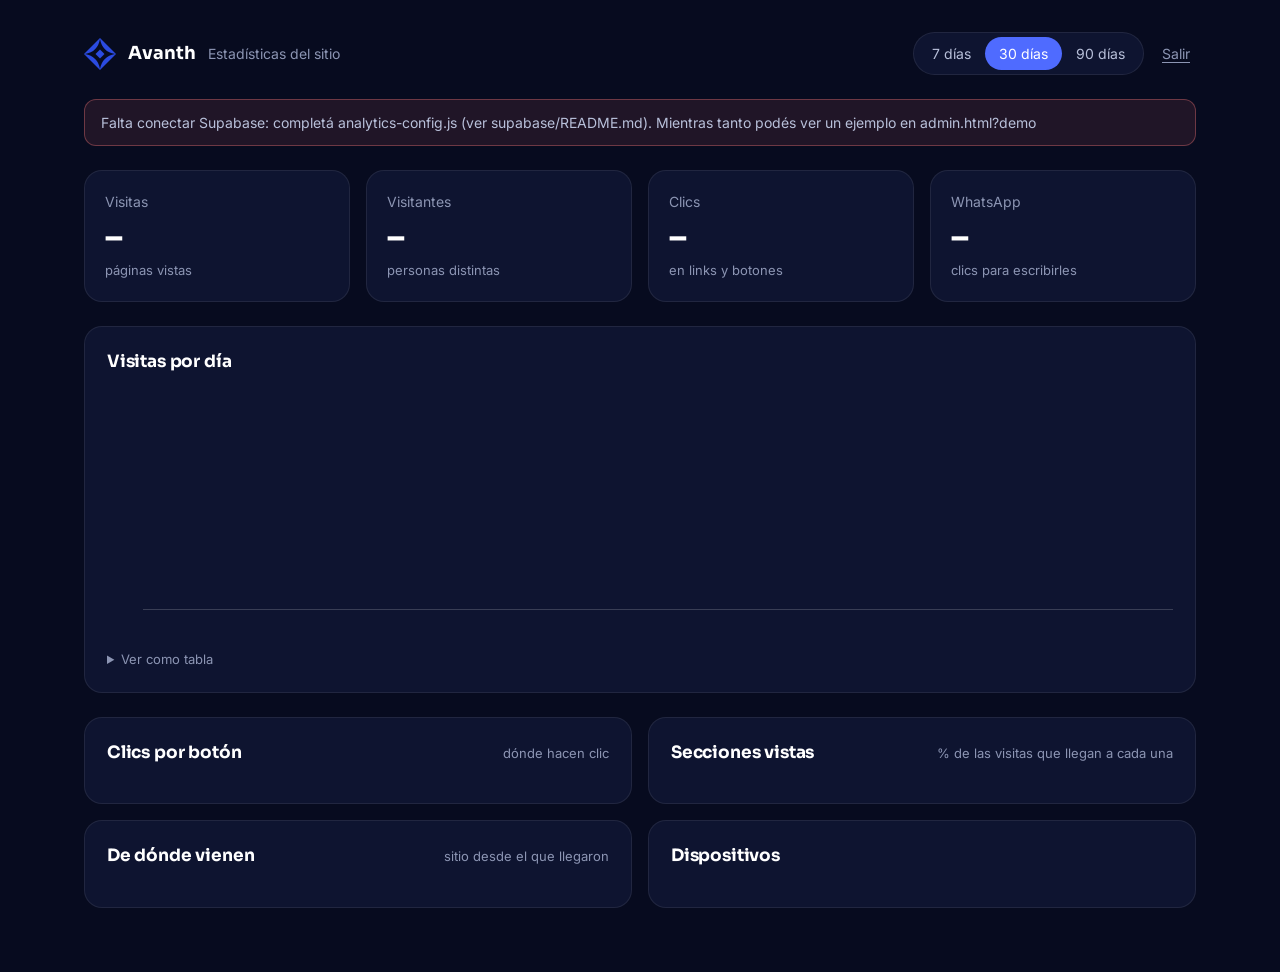
==== admin.html @ 4af021c5 "Add an admin panel with site visits and clicks The site logs pageviews, sections seen and clicks to " ====
<!doctype html>
<html lang="es">
<head>
  <meta charset="utf-8">
  <meta name="viewport" content="width=device-width, initial-scale=1">
  <meta name="robots" content="noindex, nofollow">
  <title>Panel · Avanth Studio</title>
  <link rel="icon" type="image/svg+xml" href="assets/logo.svg">
  <link rel="preconnect" href="https://fonts.googleapis.com">
  <link rel="preconnect" href="https://fonts.gstatic.com" crossorigin>
  <link href="https://fonts.googleapis.com/css2?family=Sora:wght@500;600;700;800&family=Inter:wght@400;500;600;700&display=swap" rel="stylesheet">
  <style>
    :root {
      --bg: #070B1F;
      --surface: #0E1430;
      --surface-2: #121A3D;
      --blue: #4F6BFF;
      --blue-light: #8FA3FF;
      --green: #3DDC97;
      --red: #FF7A7A;
      --text: #FFFFFF;
      --text-2: #B8C0DA;
      --text-3: #8C95B3;
      --line: rgba(255, 255, 255, 0.08);
      --font-display: "Sora", system-ui, sans-serif;
      --font-body: "Inter", system-ui, sans-serif;
    }
    *, *::before, *::after { box-sizing: border-box; }
    body { margin: 0; background: var(--bg); color: var(--text); font-family: var(--font-body); line-height: 1.5; }
    h1, h2, h3 { font-family: var(--font-display); margin: 0; letter-spacing: -0.01em; }
    button, input { font: inherit; }
    [hidden] { display: none !important; }

    .wrap { max-width: 1160px; margin: 0 auto; padding: 32px 24px 64px; display: flex; flex-direction: column; gap: 24px; }
    .top { display: flex; flex-wrap: wrap; align-items: center; justify-content: space-between; gap: 16px; }
    .brand { display: flex; align-items: center; gap: 12px; color: inherit; text-decoration: none; }
    .brand img { width: 32px; height: 32px; }
    .brand strong { font-family: var(--font-display); font-size: 18px; }
    .brand span { color: var(--text-3); font-size: 14px; }
    .controls { display: flex; align-items: center; gap: 12px; flex-wrap: wrap; }
    .range { display: inline-flex; padding: 4px; border-radius: 999px; background: var(--surface); border: 1px solid var(--line); }
    .range button {
      border: 0; background: transparent; color: var(--text-2); padding: 6px 14px; border-radius: 999px; cursor: pointer; font-size: 14px;
    }
    .range button[aria-pressed="true"] { background: var(--blue); color: #fff; }
    .link-btn { border: 0; background: none; color: var(--text-3); cursor: pointer; font-size: 14px; text-decoration: underline; text-underline-offset: 3px; }
    .link-btn:hover { color: #fff; }

    .note { padding: 12px 16px; border-radius: 12px; background: rgba(79, 107, 255, 0.12); border: 1px solid rgba(143, 163, 255, 0.3); color: var(--text-2); font-size: 14px; }
    .note.error { background: rgba(255, 122, 122, 0.1); border-color: rgba(255, 122, 122, 0.35); }

    .tiles { display: grid; grid-template-columns: repeat(4, minmax(0, 1fr)); gap: 16px; }
    .tile, .panel { background: var(--surface); border: 1px solid var(--line); border-radius: 18px; }
    .tile { padding: 20px; display: flex; flex-direction: column; gap: 6px; }
    .tile span { color: var(--text-3); font-size: 14px; }
    .tile strong { font-family: var(--font-display); font-size: 34px; line-height: 1.1; font-variant-numeric: tabular-nums; }
    .tile small { color: var(--text-3); font-size: 13px; }

    .panel { padding: 22px; display: flex; flex-direction: column; gap: 16px; min-width: 0; }
    .panel-head { display: flex; flex-wrap: wrap; justify-content: space-between; align-items: baseline; gap: 4px 12px; }
    .panel h2 { font-size: 17px; }
    .panel-head span { color: var(--text-3); font-size: 13px; }
    .grid-2 { display: grid; grid-template-columns: repeat(2, minmax(0, 1fr)); gap: 16px; }

    /* Visitas por día */
    .chart { position: relative; height: 220px; display: flex; gap: 0; }
    .chart-y { width: 36px; position: relative; flex: none; color: var(--text-3); font-size: 12px; }
    .chart-y span { position: absolute; right: 8px; transform: translateY(-50%); font-variant-numeric: tabular-nums; }
    .chart-plot { position: relative; flex: 1; min-width: 0; border-bottom: 1px solid rgba(255, 255, 255, 0.18); }
    .gridline { position: absolute; left: 0; right: 0; border-top: 1px dashed var(--line); }
    .bars { position: absolute; inset: 0; display: flex; align-items: flex-end; }
    .bar-col { flex: 1; height: 100%; display: flex; align-items: flex-end; justify-content: center; padding: 0 1px; cursor: default; }
    .bar { width: 100%; max-width: 28px; min-height: 0; background: var(--blue); border-radius: 4px 4px 0 0; transition: background .15s ease; }
    .bar-col:hover .bar, .bar-col:focus-visible .bar { background: var(--blue-light); }
    .bar-col:focus-visible { outline: none; }
    .chart-x { display: flex; justify-content: space-between; margin-left: 36px; color: var(--text-3); font-size: 12px; padding-top: 8px; }
    .tooltip {
      position: absolute; pointer-events: none; z-index: 2; padding: 8px 12px; border-radius: 10px; white-space: nowrap;
      background: #fff; color: #0C1849; font-size: 13px; box-shadow: 0 12px 30px rgba(0, 0, 0, 0.4); transform: translate(-50%, -100%);
    }
    .tooltip strong { display: block; }

    /* Listas con barras */
    .list { list-style: none; margin: 0; padding: 0; display: flex; flex-direction: column; gap: 12px; }
    .list li { display: flex; flex-direction: column; gap: 6px; }
    .list-row { display: flex; justify-content: space-between; gap: 12px; font-size: 14px; }
    .list-row .name { min-width: 0; overflow: hidden; text-overflow: ellipsis; white-space: nowrap; }
    .list-row .name small { color: var(--text-3); margin-left: 6px; }
    .list-row .val { color: var(--text-2); font-variant-numeric: tabular-nums; flex: none; }
    .track { height: 6px; border-radius: 999px; background: rgba(255, 255, 255, 0.06); overflow: hidden; }
    .fill { height: 100%; border-radius: 999px; background: var(--blue); }
    .empty { color: var(--text-3); font-size: 14px; }

    details { color: var(--text-3); font-size: 13px; }
    details summary { cursor: pointer; }
    details table { width: 100%; border-collapse: collapse; margin-top: 8px; color: var(--text-2); }
    details td, details th { text-align: left; padding: 4px 8px; border-bottom: 1px solid var(--line); font-weight: 400; }

    /* Login */
    .login { min-height: 100vh; display: grid; place-items: center; padding: 24px; }
    .login form { width: min(380px, 100%); display: flex; flex-direction: column; gap: 14px; padding: 32px 28px; border-radius: 20px; background: var(--surface); border: 1px solid var(--line); }
    .login h1 { font-size: 22px; }
    .login p { margin: 0; color: var(--text-3); font-size: 14px; }
    .login label { display: flex; flex-direction: column; gap: 6px; font-size: 14px; color: var(--text-2); }
    .login input { padding: 12px 14px; border-radius: 10px; border: 1px solid rgba(255, 255, 255, 0.14); background: var(--bg); color: #fff; }
    .login input:focus { outline: 2px solid var(--blue); outline-offset: 1px; }
    .login button { margin-top: 6px; padding: 12px; border: 0; border-radius: 999px; background: var(--blue); color: #fff; font-weight: 600; cursor: pointer; }
    .login button:disabled { opacity: .6; cursor: wait; }
    .login .err { color: var(--red); font-size: 14px; min-height: 1em; }

    @media (max-width: 900px) { .tiles { grid-template-columns: repeat(2, minmax(0, 1fr)); } .grid-2 { grid-template-columns: minmax(0, 1fr); } }
    @media (max-width: 480px) {
      .wrap { padding: 24px 16px 48px; }
      .tile strong { font-size: 28px; }
      .chart { height: 180px; }
    }
  </style>
</head>
<body>
  <!-- Login -->
  <div class="login" id="login" hidden>
    <form id="login-form">
      <a class="brand" href="./"><img src="assets/logo.svg" alt=""><strong>Avanth</strong><span>Panel</span></a>
      <h1>Ingresar al panel</h1>
      <p>Usá el email y la contraseña de tu usuario de Supabase.</p>
      <label>Email <input type="email" name="email" required autocomplete="username"></label>
      <label>Contraseña <input type="password" name="password" required autocomplete="current-password"></label>
      <div class="err" id="login-error" role="alert"></div>
      <button type="submit">Entrar</button>
    </form>
  </div>

  <!-- Panel -->
  <div class="wrap" id="app" hidden>
    <div class="top">
      <a class="brand" href="./"><img src="assets/logo.svg" alt=""><strong>Avanth</strong><span>Estadísticas del sitio</span></a>
      <div class="controls">
        <div class="range" role="group" aria-label="Período">
          <button type="button" data-days="7">7 días</button>
          <button type="button" data-days="30" aria-pressed="true">30 días</button>
          <button type="button" data-days="90">90 días</button>
        </div>
        <button type="button" class="link-btn" id="logout">Salir</button>
      </div>
    </div>

    <div class="note" id="note" hidden></div>

    <div class="tiles">
      <div class="tile"><span>Visitas</span><strong id="k-pageviews">–</strong><small>páginas vistas</small></div>
      <div class="tile"><span>Visitantes</span><strong id="k-visitors">–</strong><small>personas distintas</small></div>
      <div class="tile"><span>Clics</span><strong id="k-clicks">–</strong><small>en links y botones</small></div>
      <div class="tile"><span>WhatsApp</span><strong id="k-whatsapp">–</strong><small>clics para escribirles</small></div>
    </div>

    <section class="panel">
      <div class="panel-head"><h2>Visitas por día</h2><span id="daily-sub"></span></div>
      <div class="chart" id="daily-chart">
        <div class="chart-y" id="daily-y"></div>
        <div class="chart-plot" id="daily-plot"></div>
      </div>
      <div class="chart-x" id="daily-x"></div>
      <details><summary>Ver como tabla</summary><table id="daily-table"></table></details>
    </section>

    <div class="grid-2">
      <section class="panel">
        <div class="panel-head"><h2>Clics por botón</h2><span>dónde hacen clic</span></div>
        <ul class="list" id="list-clicks"></ul>
      </section>
      <section class="panel">
        <div class="panel-head"><h2>Secciones vistas</h2><span>% de las visitas que llegan a cada una</span></div>
        <ul class="list" id="list-sections"></ul>
      </section>
      <section class="panel">
        <div class="panel-head"><h2>De dónde vienen</h2><span>sitio desde el que llegaron</span></div>
        <ul class="list" id="list-referrers"></ul>
      </section>
      <section class="panel">
        <div class="panel-head"><h2>Dispositivos</h2></div>
        <ul class="list" id="list-devices"></ul>
      </section>
    </div>
  </div>

  <script src="analytics-config.js"></script>
  <script>
    const { supabaseUrl = '', supabaseKey = '' } = window.AVANTH_ANALYTICS || {};
    const demo = new URLSearchParams(location.search).has('demo');
    const $ = (id) => document.getElementById(id);
    const fmt = new Intl.NumberFormat('es-AR');

    const SECTION_NAMES = {
      inicio: 'Portada', servicios: 'Servicios', nosotros: 'Nosotros', proceso: 'Proceso',
      proyectos: 'Proyectos', instagram: 'Instagram', contacto: 'Contacto',
      header: 'Menú', footer: 'Pie de página', flotante: 'Botón flotante'
    };
    const sectionName = (s) => SECTION_NAMES[s] || s || '—';

    const store = {
      get(k) { try { return localStorage.getItem(k); } catch { return null; } },
      set(k, v) { try { localStorage.setItem(k, v); } catch {} },
      del(k) { try { localStorage.removeItem(k); } catch {} }
    };
    // Tus propias visitas desde este navegador no se cuentan
    store.set('avanth-no-track', '1');

    const escapeHtml = (s) => String(s).replace(/[&<>"']/g, (c) => ({ '&': '&amp;', '<': '&lt;', '>': '&gt;', '"': '&quot;', "'": '&#39;' }[c]));

    function showNote(text, isError) {
      const n = $('note');
      n.textContent = text;
      n.classList.toggle('error', !!isError);
      n.hidden = !text;
    }

    // ---- Sesión ----
    function getSession() {
      try {
        const s = JSON.parse(store.get('avanth-admin-session') || 'null');
        return s && s.expires_at * 1000 > Date.now() + 30000 ? s : null;
      } catch { return null; }
    }

    async function login(email, password) {
      const res = await fetch(`${supabaseUrl}/auth/v1/token?grant_type=password`, {
        method: 'POST',
        headers: { apikey: supabaseKey, 'Content-Type': 'application/json' },
        body: JSON.stringify({ email, password })
      });
      const data = await res.json().catch(() => ({}));
      if (!res.ok) throw new Error(data.error_description || data.msg || 'No se pudo ingresar');
      store.set('avanth-admin-session', JSON.stringify({ access_token: data.access_token, expires_at: data.expires_at }));
    }

    function showLogin(message) {
      store.del('avanth-admin-session');
      $('app').hidden = true;
      $('login').hidden = false;
      $('login-error').textContent = message || '';
    }

    // ---- Datos ----
    async function fetchStats(days) {
      if (demo) return demoStats(days);
      const session = getSession();
      if (!session) { showLogin(); return null; }
      const res = await fetch(`${supabaseUrl}/rest/v1/rpc/admin_stats`, {
        method: 'POST',
        headers: { apikey: supabaseKey, Authorization: `Bearer ${session.access_token}`, 'Content-Type': 'application/json' },
        body: JSON.stringify({ days })
      });
      if (res.status === 401 || res.status === 403) {
        const body = await res.json().catch(() => ({}));
        showLogin(body.code === '42501' ? 'Este usuario no tiene acceso al panel.' : 'La sesión expiró. Volvé a ingresar.');
        return null;
      }
      if (!res.ok) throw new Error(`Error ${res.status}`);
      return res.json();
    }

    function demoStats(days) {
      let seed = 7;
      const rnd = () => (seed = (seed * 9301 + 49297) % 233280) / 233280;
      const daily = [];
      for (let i = days - 1; i >= 0; i--) {
        const d = new Date(); d.setDate(d.getDate() - i);
        const pv = Math.round(30 + rnd() * 40 + (d.getDay() % 6 ? 15 : -10));
        daily.push({ day: d.toISOString().slice(0, 10), pageviews: pv, visitors: Math.round(pv * 0.72) });
      }
      const pageviews = daily.reduce((a, d) => a + d.pageviews, 0);
      const k = pageviews / 1500;
      const n = (x) => Math.round(x * k);
      return {
        pageviews, visitors: Math.round(pageviews * 0.7), clicks: n(620), whatsapp: n(118), daily,
        top_clicks: [
          { label: 'Contanos tu proyecto', section: 'inicio', n: n(160) },
          { label: 'WhatsApp', section: 'flotante', n: n(74) },
          { label: 'Ver en grande: Recorrido por la web de Smash Burger', section: 'proyectos', n: n(61) },
          { label: 'Hablemos', section: 'header', n: n(55) },
          { label: 'Ver todos', section: 'proyectos', n: n(48) },
          { label: 'WhatsApp', section: 'nosotros', n: n(44) },
          { label: 'Seguinos en Instagram', section: 'instagram', n: n(31) },
          { label: 'Enviar mensaje', section: 'contacto', n: n(27) }
        ],
        sections: [
          { section: 'inicio', n: pageviews }, { section: 'servicios', n: n(1080) }, { section: 'nosotros', n: n(860) },
          { section: 'proceso', n: n(720) }, { section: 'proyectos', n: n(640) }, { section: 'instagram', n: n(450) }, { section: 'contacto', n: n(380) }
        ],
        referrers: [
          { referrer: 'Directo', n: n(690) }, { referrer: 'instagram.com', n: n(420) }, { referrer: 'google.com', n: n(260) }, { referrer: 'l.facebook.com', n: n(80) }
        ],
        devices: [{ device: 'mobile', n: n(1040) }, { device: 'desktop', n: n(460) }]
      };
    }

    // ---- Render ----
    function renderList(el, rows, opts = {}) {
      if (!rows.length) { el.innerHTML = '<li class="empty">Todavía no hay datos.</li>'; return; }
      const max = opts.max || Math.max(...rows.map((r) => r.value));
      el.innerHTML = rows.map((r) => `
        <li>
          <div class="list-row">
            <span class="name" title="${escapeHtml(r.name)}">${escapeHtml(r.name)}${r.sub ? `<small>${escapeHtml(r.sub)}</small>` : ''}</span>
            <span class="val">${r.display ?? fmt.format(r.value)}</span>
          </div>
          <div class="track"><div class="fill" style="width:${max ? Math.max(1, (r.value / max) * 100) : 0}%"></div></div>
        </li>`).join('');
    }

    const niceMax = (v) => {
      if (v <= 5) return 5;
      const p = 10 ** Math.floor(Math.log10(v));
      return [1, 2, 2.5, 5, 10].map((m) => m * p).find((m) => m >= v);
    };
    const dayLabel = (iso, opts) => new Date(`${iso}T12:00:00`).toLocaleDateString('es-AR', opts);

    function renderDaily(daily) {
      const max = niceMax(Math.max(1, ...daily.map((d) => d.pageviews)));
      const plot = $('daily-plot');
      const y = $('daily-y');
      y.innerHTML = [0, 0.5, 1].map((f) => `<span style="top:${(1 - f) * 100}%">${fmt.format(max * f)}</span>`).join('');
      plot.innerHTML = [0.5, 1].map((f) => `<div class="gridline" style="top:${(1 - f) * 100}%"></div>`).join('') +
        `<div class="bars">${daily.map((d, i) => `
          <div class="bar-col" tabindex="0" data-i="${i}" aria-label="${dayLabel(d.day, { day: 'numeric', month: 'long' })}: ${d.pageviews} visitas">
            <div class="bar" style="height:${(d.pageviews / max) * 100}%"></div>
          </div>`).join('')}</div><div class="tooltip" hidden></div>`;

      const first = daily[0], last = daily[daily.length - 1], mid = daily[Math.floor(daily.length / 2)];
      $('daily-x').innerHTML = [first, mid, last].map((d) => `<span>${dayLabel(d.day, { day: 'numeric', month: 'short' })}</span>`).join('');
      $('daily-sub').textContent = `promedio ${fmt.format(Math.round(daily.reduce((a, d) => a + d.pageviews, 0) / daily.length))} por día`;
      $('daily-table').innerHTML = '<tr><th>Día</th><th>Visitas</th><th>Visitantes</th></tr>' +
        daily.map((d) => `<tr><td>${dayLabel(d.day, { weekday: 'short', day: 'numeric', month: 'short' })}</td><td>${d.pageviews}</td><td>${d.visitors}</td></tr>`).join('');

      const tip = plot.querySelector('.tooltip');
      const show = (col) => {
        const d = daily[col.dataset.i];
        tip.innerHTML = `<strong>${dayLabel(d.day, { weekday: 'long', day: 'numeric', month: 'long' })}</strong>${fmt.format(d.pageviews)} visitas · ${fmt.format(d.visitors)} visitantes`;
        const plotBox = plot.getBoundingClientRect();
        const box = col.getBoundingClientRect();
        const bar = col.querySelector('.bar').getBoundingClientRect();
        tip.hidden = false;
        const half = tip.offsetWidth / 2;
        const x = Math.min(Math.max(box.left - plotBox.left + box.width / 2, half), plotBox.width - half);
        tip.style.left = `${x}px`;
        tip.style.top = `${bar.top - plotBox.top - 8}px`;
      };
      plot.querySelectorAll('.bar-col').forEach((col) => {
        col.addEventListener('mouseenter', () => show(col));
        col.addEventListener('focus', () => show(col));
        col.addEventListener('mouseleave', () => { tip.hidden = true; });
        col.addEventListener('blur', () => { tip.hidden = true; });
      });
    }

    function render(s) {
      $('k-pageviews').textContent = fmt.format(s.pageviews);
      $('k-visitors').textContent = fmt.format(s.visitors);
      $('k-clicks').textContent = fmt.format(s.clicks);
      $('k-whatsapp').textContent = fmt.format(s.whatsapp);
      renderDaily(s.daily || []);

      renderList($('list-clicks'), (s.top_clicks || []).map((r) => ({ name: r.label || '(sin texto)', sub: sectionName(r.section), value: r.n })));

      const order = Object.keys(SECTION_NAMES);
      const sections = (s.sections || []).slice().sort((a, b) => order.indexOf(a.section) - order.indexOf(b.section));
      renderList($('list-sections'), sections.map((r) => ({
        name: sectionName(r.section), value: r.n,
        display: s.pageviews ? `${Math.min(100, Math.round((r.n / s.pageviews) * 100))}%` : '–'
      })), { max: Math.max(s.pageviews, 1) });

      renderList($('list-referrers'), (s.referrers || []).map((r) => ({ name: r.referrer, value: r.n })));

      const totalDev = (s.devices || []).reduce((a, r) => a + r.n, 0);
      renderList($('list-devices'), (s.devices || []).map((r) => ({
        name: r.device === 'mobile' ? 'Celular' : 'Computadora', value: r.n,
        display: `${fmt.format(r.n)} · ${totalDev ? Math.round((r.n / totalDev) * 100) : 0}%`
      })), { max: Math.max(totalDev, 1) });
    }

    let currentDays = 30;
    async function load() {
      try {
        const stats = await fetchStats(currentDays);
        if (!stats) return;
        $('login').hidden = true;
        $('app').hidden = false;
        render(stats);
      } catch (err) {
        $('app').hidden = false;
        showNote(`No se pudieron cargar las estadísticas (${err.message}).`, true);
      }
    }

    document.querySelectorAll('.range button').forEach((btn) => {
      btn.addEventListener('click', () => {
        currentDays = Number(btn.dataset.days);
        document.querySelectorAll('.range button').forEach((b) => b.setAttribute('aria-pressed', String(b === btn)));
        load();
      });
    });

    $('logout').addEventListener('click', () => { if (demo) location.search = ''; else showLogin(); });

    $('login-form').addEventListener('submit', async (e) => {
      e.preventDefault();
      const form = e.target;
      const btn = form.querySelector('button');
      btn.disabled = true;
      $('login-error').textContent = '';
      try {
        await login(form.email.value.trim(), form.password.value);
        form.reset();
        await load();
      } catch (err) {
        $('login-error').textContent = err.message === 'Invalid login credentials' ? 'Email o contraseña incorrectos.' : err.message;
      } finally {
        btn.disabled = false;
      }
    });

    if (demo) {
      showNote('Estás viendo datos de ejemplo. Así se va a ver el panel con las visitas reales.');
      load();
    } else if (!supabaseUrl || !supabaseKey) {
      $('app').hidden = false;
      showNote('Falta conectar Supabase: completá analytics-config.js (ver supabase/README.md). Mientras tanto podés ver un ejemplo en admin.html?demo', true);
    } else {
      load();
    }
  </script>
</body>
</html>
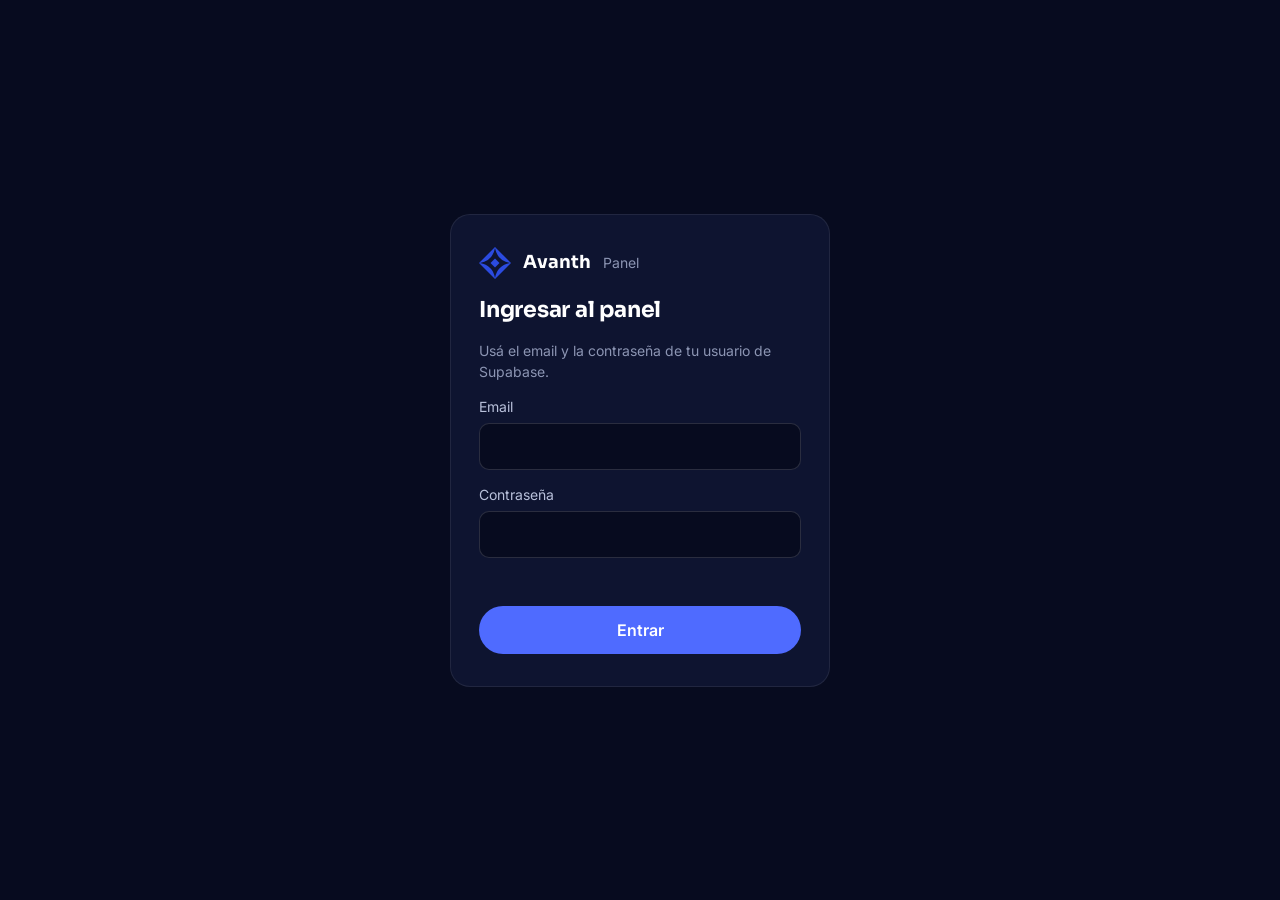
==== commit 41b9bb73: "Translate admin login errors and document how to fix them Co-Authored-By: Claude Opus 5.5 <noreply@a" ====
--- a/admin.html
+++ b/admin.html
@@ -413,7 +413,12 @@
         form.reset();
         await load();
       } catch (err) {
-        $('login-error').textContent = err.message === 'Invalid login credentials' ? 'Email o contraseña incorrectos.' : err.message;
+        const messages = {
+          'Invalid login credentials': 'Email o contraseña incorrectos.',
+          'Email not confirmed': 'El email no está confirmado. En Supabase, confirmá el usuario (ver supabase/README.md).',
+          'Failed to fetch': 'No se pudo conectar con Supabase. Revisá tu conexión.'
+        };
+        $('login-error').textContent = messages[err.message] || err.message;
       } finally {
         btn.disabled = false;
       }
